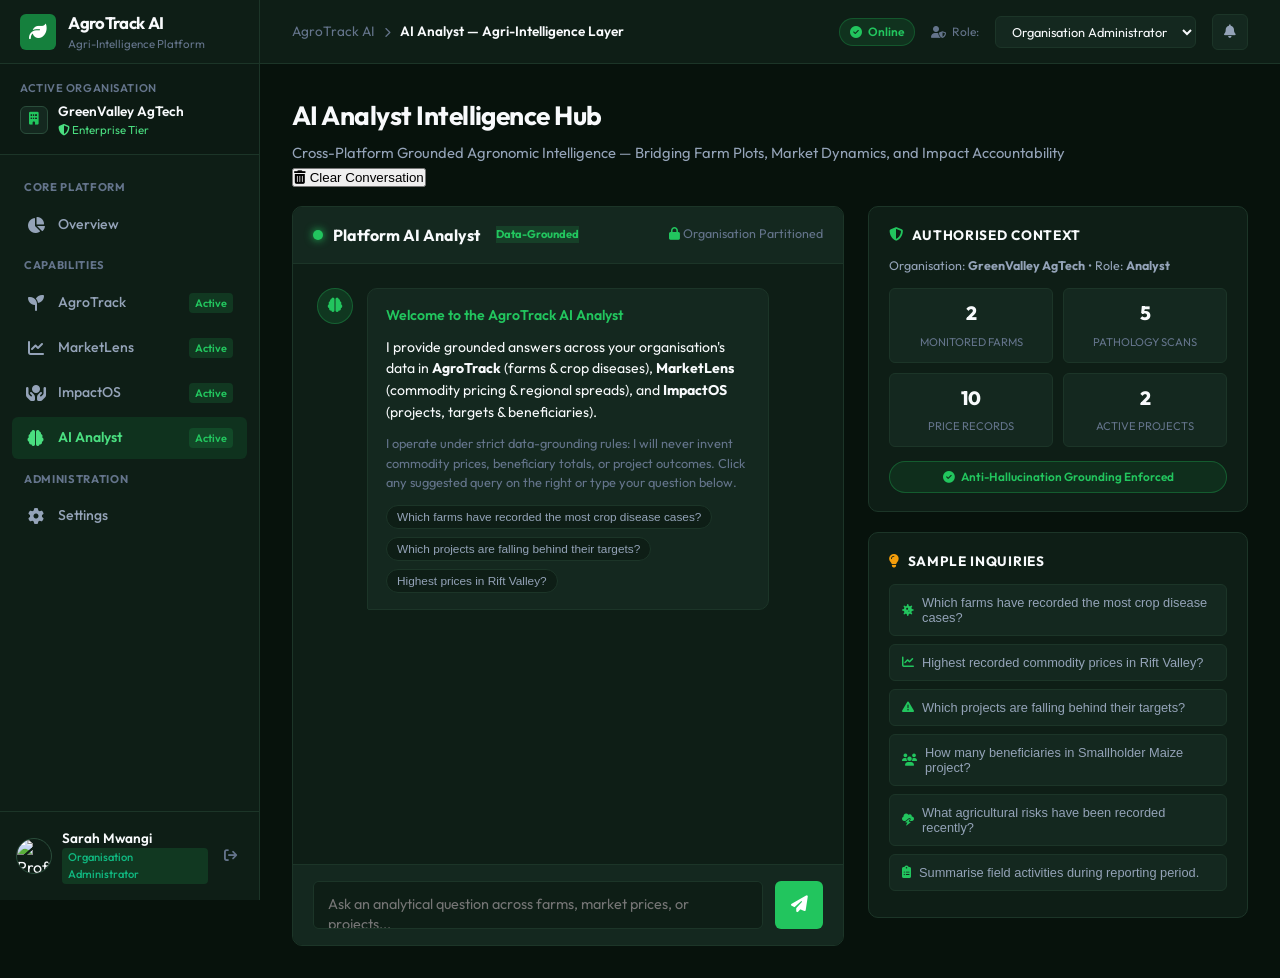
==== frontend/analyst.html @ 95857aa5 "feat: Complete AgroTrack AI Platform Evolution (Phases 1-7) with AgroTrack, MarketLens, ImpactOS, AI" ====
<!DOCTYPE html>
<html lang="en">
<head>
  <meta charset="UTF-8">
  <meta name="viewport" content="width=device-width, initial-scale=1.0">
  <title>AgroTrack AI — AI Analyst Intelligence Hub</title>
  
  <link rel="preconnect" href="https://fonts.googleapis.com">
  <link rel="preconnect" href="https://fonts.gstatic.com" crossorigin>
  <link href="https://fonts.googleapis.com/css2?family=Outfit:wght@300;400;500;600;700;800&display=swap" rel="stylesheet">
  <link rel="stylesheet" href="https://cdnjs.cloudflare.com/ajax/libs/font-awesome/6.4.0/css/all.min.css">
  
  <link rel="stylesheet" href="css/agrotrack.css">
  <link rel="stylesheet" href="css/assistant-widget.css">

  <style>
    /* AI Analyst Specialized Theme Styles */
    .analyst-layout {
      display: grid;
      grid-template-columns: 1fr 380px;
      gap: 24px;
      height: calc(100vh - 160px);
      min-height: 600px;
    }
    @media (max-width: 1024px) {
      .analyst-layout {
        grid-template-columns: 1fr;
        height: auto;
      }
    }

    /* Left Console: Chat Stream */
    .chat-console {
      background: var(--bg-surface);
      border: 1px solid var(--border-subtle);
      border-radius: var(--radius-md);
      display: flex;
      flex-direction: column;
      height: 100%;
      overflow: hidden;
    }
    .chat-console-header {
      padding: 16px 20px;
      border-bottom: 1px solid var(--border-subtle);
      display: flex;
      justify-content: space-between;
      align-items: center;
      background: var(--bg-surface-elevated);
    }
    .chat-header-title {
      display: flex;
      align-items: center;
      gap: 10px;
      font-size: 1rem;
      font-weight: 700;
      color: var(--text-primary);
    }
    .chat-header-title .pulse-dot {
      width: 10px; height: 10px;
      background: var(--accent);
      border-radius: 50%;
      box-shadow: 0 0 8px var(--accent);
    }
    .chat-history-container {
      flex: 1;
      overflow-y: auto;
      padding: 24px;
      display: flex;
      flex-direction: column;
      gap: 20px;
    }

    /* Message Bubbles */
    .message-row {
      display: flex;
      gap: 14px;
      align-items: flex-start;
      max-width: 90%;
    }
    .message-row.user {
      align-self: flex-end;
      flex-direction: row-reverse;
    }
    .message-row.analyst {
      align-self: flex-start;
    }
    .msg-avatar {
      width: 36px; height: 36px;
      border-radius: 50%;
      display: flex;
      align-items: center;
      justify-content: center;
      font-size: 0.9rem;
      flex-shrink: 0;
    }
    .message-row.user .msg-avatar {
      background: rgba(56, 189, 248, 0.15);
      color: #0284c7;
      border: 1px solid rgba(56, 189, 248, 0.3);
    }
    .message-row.analyst .msg-avatar {
      background: rgba(34, 197, 94, 0.15);
      color: var(--accent);
      border: 1px solid rgba(34, 197, 94, 0.3);
    }
    .msg-bubble {
      background: var(--bg-surface-elevated);
      border: 1px solid var(--border-subtle);
      border-radius: var(--radius-md);
      padding: 16px 18px;
      font-size: 0.88rem;
      color: var(--text-primary);
      line-height: 1.55;
    }
    .message-row.user .msg-bubble {
      background: rgba(34, 197, 94, 0.1);
      border-color: rgba(34, 197, 94, 0.3);
      color: #ffffff;
      border-bottom-right-radius: 2px;
    }
    .message-row.analyst .msg-bubble {
      border-bottom-left-radius: 2px;
    }

    /* Structured Section Blocks */
    .structured-block {
      margin-top: 14px;
      padding: 12px 14px;
      border-radius: var(--radius-sm);
      font-size: 0.84rem;
    }
    .block-facts {
      background: rgba(34, 197, 94, 0.06);
      border-left: 3px solid #16a34a;
    }
    .block-facts strong { color: #16a34a; }
    .block-estimates {
      background: rgba(14, 165, 233, 0.06);
      border-left: 3px solid #0284c7;
      margin-top: 10px;
    }
    .block-estimates strong { color: #0284c7; }
    .block-suggestions {
      background: rgba(168, 85, 247, 0.06);
      border-left: 3px solid #9333ea;
      margin-top: 10px;
    }
    .block-suggestions strong { color: #9333ea; }

    /* Source Citation Badges */
    .sources-wrap {
      margin-top: 14px;
      padding-top: 10px;
      border-top: 1px solid var(--border-subtle);
      display: flex;
      flex-wrap: wrap;
      gap: 6px;
      align-items: center;
    }
    .source-pill {
      display: inline-flex;
      align-items: center;
      gap: 5px;
      background: var(--bg-surface);
      border: 1px solid var(--border-subtle);
      padding: 3px 8px;
      border-radius: 12px;
      font-size: 0.72rem;
      color: var(--text-secondary);
    }
    .source-pill i {
      color: var(--accent);
    }

    /* Follow Up Suggestions */
    .follow-ups-wrap {
      margin-top: 12px;
      display: flex;
      flex-wrap: wrap;
      gap: 8px;
    }
    .follow-up-btn {
      background: var(--bg-surface);
      border: 1px solid var(--border-subtle);
      color: var(--text-secondary);
      border-radius: 14px;
      padding: 4px 10px;
      font-size: 0.74rem;
      cursor: pointer;
      transition: all 0.2s ease;
    }
    .follow-up-btn:hover {
      border-color: var(--accent);
      color: var(--accent);
      background: var(--bg-surface-elevated);
    }

    /* Chat Input Bar */
    .chat-input-bar {
      padding: 16px 20px;
      border-top: 1px solid var(--border-subtle);
      background: var(--bg-surface-elevated);
      display: flex;
      gap: 12px;
      align-items: flex-end;
    }
    .chat-textarea {
      flex: 1;
      background: var(--bg-surface);
      border: 1px solid var(--border-subtle);
      border-radius: var(--radius-sm);
      padding: 12px 14px;
      color: var(--text-primary);
      font-size: 0.9rem;
      font-family: inherit;
      resize: none;
      min-height: 48px;
      max-height: 120px;
      line-height: 1.4;
    }
    .chat-textarea:focus {
      outline: none;
      border-color: var(--accent);
    }
    .btn-send {
      background: var(--accent);
      color: white;
      border: none;
      border-radius: var(--radius-sm);
      width: 48px; height: 48px;
      display: flex;
      align-items: center;
      justify-content: center;
      font-size: 1.05rem;
      cursor: pointer;
      transition: background 0.2s ease;
      flex-shrink: 0;
    }
    .btn-send:hover {
      background: var(--accent-hover, #16a34a);
    }
    .btn-send:disabled {
      opacity: 0.5;
      cursor: not-allowed;
    }

    /* Right Sidebar: Context & Capability Inspector */
    .analyst-sidebar {
      display: flex;
      flex-direction: column;
      gap: 20px;
      overflow-y: auto;
    }
    .context-card {
      background: var(--bg-surface);
      border: 1px solid var(--border-subtle);
      border-radius: var(--radius-md);
      padding: 18px 20px;
    }
    .context-card-title {
      font-size: 0.85rem;
      font-weight: 700;
      color: var(--text-primary);
      margin: 0 0 12px 0;
      display: flex;
      align-items: center;
      gap: 8px;
      text-transform: uppercase;
      letter-spacing: 0.05em;
    }
    .audit-grid {
      display: grid;
      grid-template-columns: 1fr 1fr;
      gap: 10px;
      margin-bottom: 14px;
    }
    .audit-stat-box {
      background: var(--bg-surface-elevated);
      border: 1px solid var(--border-subtle);
      padding: 10px;
      border-radius: var(--radius-sm);
      text-align: center;
    }
    .audit-stat-box strong {
      display: block;
      font-size: 1.2rem;
      font-weight: 800;
      color: var(--text-primary);
    }
    .audit-stat-box span {
      font-size: 0.7rem;
      color: var(--text-muted);
      text-transform: uppercase;
    }
    .grounding-shield-pill {
      background: rgba(34, 197, 94, 0.1);
      border: 1px solid rgba(34, 197, 94, 0.3);
      color: var(--accent);
      padding: 6px 12px;
      border-radius: 20px;
      font-size: 0.74rem;
      font-weight: 600;
      display: flex;
      align-items: center;
      gap: 6px;
      justify-content: center;
    }

    /* Suggested Questions List */
    .prompt-chip {
      background: var(--bg-surface-elevated);
      border: 1px solid var(--border-subtle);
      color: var(--text-secondary);
      border-radius: var(--radius-sm);
      padding: 10px 12px;
      font-size: 0.8rem;
      cursor: pointer;
      display: flex;
      align-items: center;
      gap: 8px;
      margin-bottom: 8px;
      transition: all 0.2s ease;
      text-align: left;
      width: 100%;
    }
    .prompt-chip:hover {
      border-color: var(--accent);
      color: var(--text-primary);
      background: var(--bg-surface-hover);
    }
    .prompt-chip i {
      color: var(--accent);
      font-size: 0.75rem;
    }
  </style>
</head>
<body>
  <div class="app-shell">
    <aside id="appSidebar"></aside>

    <main class="app-main">
      <header id="appTopbar"></header>

      <div class="content-wrapper">
        <div class="page-header" style="margin-bottom: 18px;">
          <div>
            <h2 class="page-title">AI Analyst Intelligence Hub</h2>
            <p class="page-subtitle">Cross-Platform Grounded Agronomic Intelligence — Bridging Farm Plots, Market Dynamics, and Impact Accountability</p>
          </div>
          <div>
            <button class="btn-secondary" onclick="clearConversation()">
              <i class="fas fa-trash-can"></i> Clear Conversation
            </button>
          </div>
        </div>

        <div class="analyst-layout">
          <!-- Left: Conversational Stream -->
          <div class="chat-console">
            <div class="chat-console-header">
              <div class="chat-header-title">
                <div class="pulse-dot"></div>
                <span>Platform AI Analyst</span>
                <span class="badge badge-active" style="font-size: 0.7rem; margin-left: 6px;">Data-Grounded</span>
              </div>
              <div style="font-size: 0.78rem; color: var(--text-muted);">
                <i class="fas fa-lock" style="color: var(--accent);"></i> Organisation Partitioned
              </div>
            </div>

            <div class="chat-history-container" id="chatHistoryContainer">
              <!-- Welcome greeting -->
              <div class="message-row analyst">
                <div class="msg-avatar"><i class="fas fa-brain"></i></div>
                <div class="msg-bubble">
                  <p style="margin: 0 0 10px 0; font-weight: 600; color: var(--accent);">
                    Welcome to the AgroTrack AI Analyst
                  </p>
                  <p style="margin: 0 0 10px 0;">
                    I provide grounded answers across your organisation's data in <strong>AgroTrack</strong> (farms & crop diseases), <strong>MarketLens</strong> (commodity pricing & regional spreads), and <strong>ImpactOS</strong> (projects, targets & beneficiaries).
                  </p>
                  <p style="margin: 0 0 10px 0; font-size: 0.8rem; color: var(--text-muted);">
                    I operate under strict data-grounding rules: I will never invent commodity prices, beneficiary totals, or project outcomes. Click any suggested query on the right or type your question below.
                  </p>
                  <div class="follow-ups-wrap">
                    <button class="follow-up-btn" onclick="sendPrompt('Which farms have recorded the most crop disease cases?')">Which farms have recorded the most crop disease cases?</button>
                    <button class="follow-up-btn" onclick="sendPrompt('Which projects are falling behind their targets?')">Which projects are falling behind their targets?</button>
                    <button class="follow-up-btn" onclick="sendPrompt('Which commodities have the highest recorded prices in Rift Valley?')">Highest prices in Rift Valley?</button>
                  </div>
                </div>
              </div>
            </div>

            <!-- Input Bar -->
            <div class="chat-input-bar">
              <textarea id="chatInputText" class="chat-textarea" placeholder="Ask an analytical question across farms, market prices, or projects..." rows="1" onkeydown="handleTextareaKey(event)"></textarea>
              <button class="btn-send" id="btnSendQuery" onclick="submitUserQuery()">
                <i class="fas fa-paper-plane"></i>
              </button>
            </div>
          </div>

          <!-- Right: Context & Capabilities Inspector -->
          <div class="analyst-sidebar">
            <!-- Authorised Grounding Audit -->
            <div class="context-card">
              <div class="context-card-title">
                <i class="fas fa-shield-halved" style="color: var(--accent);"></i>
                <span>Authorised Context</span>
              </div>
              <div style="font-size: 0.78rem; color: var(--text-secondary); margin-bottom: 12px;" id="orgIdentityText">
                Organisation: <strong>GreenValley AgTech</strong> &bull; Role: <strong id="userRoleBadge">Analyst</strong>
              </div>

              <div class="audit-grid">
                <div class="audit-stat-box">
                  <strong id="statFarms">2</strong>
                  <span>Monitored Farms</span>
                </div>
                <div class="audit-stat-box">
                  <strong id="statScans">5</strong>
                  <span>Pathology Scans</span>
                </div>
                <div class="audit-stat-box">
                  <strong id="statPrices">10</strong>
                  <span>Price Records</span>
                </div>
                <div class="audit-stat-box">
                  <strong id="statProjects">2</strong>
                  <span>Active Projects</span>
                </div>
              </div>

              <div class="grounding-shield-pill">
                <i class="fas fa-check-circle"></i> Anti-Hallucination Grounding Enforced
              </div>
            </div>

            <!-- Recommended Analytical Inquiries -->
            <div class="context-card">
              <div class="context-card-title">
                <i class="fas fa-lightbulb" style="color: #f59e0b;"></i>
                <span>Sample Inquiries</span>
              </div>
              
              <button class="prompt-chip" onclick="sendPrompt('Which farms have recorded the most crop disease cases?')">
                <i class="fas fa-virus"></i>
                <span>Which farms have recorded the most crop disease cases?</span>
              </button>

              <button class="prompt-chip" onclick="sendPrompt('Which commodities have the highest recorded prices in Rift Valley?')">
                <i class="fas fa-chart-line"></i>
                <span>Highest recorded commodity prices in Rift Valley?</span>
              </button>

              <button class="prompt-chip" onclick="sendPrompt('Which projects are falling behind their targets?')">
                <i class="fas fa-triangle-exclamation"></i>
                <span>Which projects are falling behind their targets?</span>
              </button>

              <button class="prompt-chip" onclick="sendPrompt('How many beneficiaries have participated in the Smallholder Maize project?')">
                <i class="fas fa-users"></i>
                <span>How many beneficiaries in Smallholder Maize project?</span>
              </button>

              <button class="prompt-chip" onclick="sendPrompt('What agricultural risks have been recorded recently?')">
                <i class="fas fa-cloud-bolt"></i>
                <span>What agricultural risks have been recorded recently?</span>
              </button>

              <button class="prompt-chip" onclick="sendPrompt('Summarise field activities during a selected reporting period.')">
                <i class="fas fa-clipboard-list"></i>
                <span>Summarise field activities during reporting period.</span>
              </button>
            </div>
          </div>
        </div>
      </div>
    </main>
  </div>

  <script src="js/api-config.js"></script>
  <script src="js/offline-sync.js"></script>
  <script src="js/shell.js"></script>
  <script src="js/assistant-widget.js"></script>

  <script>
    let conversationHistory = [];

    function getAuthHeaders() {
      const token = localStorage.getItem("agrotrack-auth-token") || "mock-token-admin";
      return {
        "Authorization": `Bearer ${token}`,
        "Content-Type": "application/json"
      };
    }

    function handleTextareaKey(e) {
      if (e.key === "Enter" && !e.shiftKey) {
        e.preventDefault();
        submitUserQuery();
      }
    }

    function sendPrompt(text) {
      const input = document.getElementById("chatInputText");
      input.value = text;
      submitUserQuery();
    }

    function clearConversation() {
      conversationHistory = [];
      const container = document.getElementById("chatHistoryContainer");
      container.innerHTML = `
        <div class="message-row analyst">
          <div class="msg-avatar"><i class="fas fa-brain"></i></div>
          <div class="msg-bubble">
            <p style="margin: 0;">Conversation cleared. Ask any analytical question across farms, market pricing, or project progress.</p>
          </div>
        </div>
      `;
    }

    async function loadContextSummary() {
      try {
        const res = await fetch("/api/v1/analyst/context-summary", { headers: getAuthHeaders() });
        if (!res.ok) return;
        const data = await res.json();

        document.getElementById("orgIdentityText").innerHTML = `Organisation: <strong>${data.organisationId}</strong> &bull; Role: <strong>${data.userRole}</strong>`;
        document.getElementById("userRoleBadge").textContent = data.userRole;

        if (data.recordCounts) {
          document.getElementById("statFarms").textContent = data.recordCounts.monitoredFarms;
          document.getElementById("statScans").textContent = data.recordCounts.diagnosticScans;
          document.getElementById("statPrices").textContent = data.recordCounts.priceRecords;
          document.getElementById("statProjects").textContent = data.recordCounts.projects;
        }
      } catch (err) {
        console.error("Failed to load context summary:", err);
      }
    }

    async function submitUserQuery() {
      const input = document.getElementById("chatInputText");
      const query = input.value.trim();
      if (!query) return;

      const container = document.getElementById("chatHistoryContainer");
      const btn = document.getElementById("btnSendQuery");

      // Append User message
      const userRow = document.createElement("div");
      userRow.className = "message-row user";
      userRow.innerHTML = `
        <div class="msg-avatar"><i class="fas fa-user"></i></div>
        <div class="msg-bubble">${escapeHtml(query)}</div>
      `;
      container.appendChild(userRow);
      input.value = "";
      container.scrollTop = container.scrollHeight;

      // Append Loading indicator
      const loadingRow = document.createElement("div");
      loadingRow.className = "message-row analyst";
      loadingRow.id = "analystLoadingRow";
      loadingRow.innerHTML = `
        <div class="msg-avatar"><i class="fas fa-brain"></i></div>
        <div class="msg-bubble" style="display: flex; align-items: center; gap: 8px;">
          <i class="fas fa-spinner fa-spin" style="color: var(--accent);"></i>
          <span>Retrieving authorised records and synthesizing grounded findings...</span>
        </div>
      `;
      container.appendChild(loadingRow);
      container.scrollTop = container.scrollHeight;

      btn.disabled = true;

      try {
        const res = await fetch("/api/v1/analyst/query", {
          method: "POST",
          headers: getAuthHeaders(),
          body: JSON.stringify({
            query: query,
            history: conversationHistory.slice(-4)
          })
        });

        const loading = document.getElementById("analystLoadingRow");
        if (loading) loading.remove();

        if (!res.ok) {
          const err = await res.json();
          renderErrorMessage(err.detail || "Error querying AI Analyst");
          return;
        }

        const data = await res.json();
        renderAnalystResponse(data);

        // Update history
        conversationHistory.push({ role: "user", content: query });
        conversationHistory.push({ role: "model", content: data.answer });
      } catch (err) {
        console.error("Query failed:", err);
        const loading = document.getElementById("analystLoadingRow");
        if (loading) loading.remove();
        renderErrorMessage("Network connection error. Please ensure backend is reachable.");
      } finally {
        btn.disabled = false;
      }
    }

    function renderAnalystResponse(data) {
      const container = document.getElementById("chatHistoryContainer");
      const row = document.createElement("div");
      row.className = "message-row analyst";

      // Build structured sections
      let factsHtml = "";
      if (data.facts && data.facts.length) {
        factsHtml = `
          <div class="structured-block block-facts">
            <strong><i class="fas fa-check-circle"></i> Verified Database Facts:</strong>
            <ul style="margin: 6px 0 0 0; padding-left: 20px;">
              ${data.facts.map(f => `<li>${escapeHtml(f)}</li>`).join("")}
            </ul>
          </div>
        `;
      }

      let estimatesHtml = "";
      if (data.estimates && data.estimates.length) {
        estimatesHtml = `
          <div class="structured-block block-estimates">
            <strong><i class="fas fa-chart-pie"></i> Analytical Estimates & Projections:</strong>
            <ul style="margin: 6px 0 0 0; padding-left: 20px;">
              ${data.estimates.map(e => `<li>${escapeHtml(e)}</li>`).join("")}
            </ul>
          </div>
        `;
      }

      let suggestionsHtml = "";
      if (data.suggestions && data.suggestions.length) {
        suggestionsHtml = `
          <div class="structured-block block-suggestions">
            <strong><i class="fas fa-lightbulb"></i> AI Recommendations & Actions:</strong>
            <ul style="margin: 6px 0 0 0; padding-left: 20px;">
              ${data.suggestions.map(s => `<li>${escapeHtml(s)}</li>`).join("")}
            </ul>
          </div>
        `;
      }

      // Build source citation badges
      let sourcesHtml = "";
      if (data.sources && data.sources.length) {
        sourcesHtml = `
          <div class="sources-wrap">
            <span style="font-size: 0.72rem; font-weight: 700; color: var(--text-muted); text-transform: uppercase;">Sources:</span>
            ${data.sources.map(s => `
              <span class="source-pill" title="${escapeHtml(s.snippet || '')}">
                <i class="fas fa-database"></i> [${escapeHtml(s.module)}] ${escapeHtml(s.title)}
              </span>
            `).join("")}
          </div>
        `;
      }

      // Build follow up buttons
      let followUpsHtml = "";
      if (data.suggestedFollowUps && data.suggestedFollowUps.length) {
        followUpsHtml = `
          <div class="follow-ups-wrap" style="margin-top: 12px;">
            ${data.suggestedFollowUps.map(fu => `
              <button class="follow-up-btn" onclick="sendPrompt('${escapeHtml(fu)}')">${escapeHtml(fu)}</button>
            `).join("")}
          </div>
        `;
      }

      // Missing data notice banner
      let missingNoticeHtml = "";
      if (data.missingDataNotice) {
        missingNoticeHtml = `
          <div style="background: rgba(245, 158, 11, 0.1); border-left: 3px solid #f59e0b; padding: 8px 12px; border-radius: 4px; font-size: 0.8rem; color: #d97706; margin-bottom: 10px;">
            <i class="fas fa-info-circle"></i> ${escapeHtml(data.missingDataNotice)}
          </div>
        `;
      }

      row.innerHTML = `
        <div class="msg-avatar"><i class="fas fa-brain"></i></div>
        <div class="msg-bubble">
          ${missingNoticeHtml}
          <div style="white-space: pre-wrap;">${escapeHtml(data.answer)}</div>
          ${factsHtml}
          ${estimatesHtml}
          ${suggestionsHtml}
          ${sourcesHtml}
          ${followUpsHtml}
        </div>
      `;

      container.appendChild(row);
      container.scrollTop = container.scrollHeight;
    }

    function renderErrorMessage(msg) {
      const container = document.getElementById("chatHistoryContainer");
      const row = document.createElement("div");
      row.className = "message-row analyst";
      row.innerHTML = `
        <div class="msg-avatar" style="color: #ef4444;"><i class="fas fa-triangle-exclamation"></i></div>
        <div class="msg-bubble" style="border-color: rgba(239, 68, 68, 0.3); background: rgba(239, 68, 68, 0.08); color: #f87171;">
          <strong>Error:</strong> ${escapeHtml(msg)}
        </div>
      `;
      container.appendChild(row);
      container.scrollTop = container.scrollHeight;
    }

    function escapeHtml(str) {
      if (!str) return "";
      return String(str)
        .replace(/&/g, "&amp;")
        .replace(/</g, "&lt;")
        .replace(/>/g, "&gt;")
        .replace(/"/g, "&quot;")
        .replace(/'/g, "&#039;");
    }

    document.addEventListener("DOMContentLoaded", function() {
      loadContextSummary();
    });
  </script>
</body>
</html>
---- frontend/css/agrotrack.css ----
/**
 * AgroTrack AI Platform Stylesheet
 * Agricultural Intelligence and Development Management Platform
 * Visual Identity: Restrained modern agri-tech, dark forest neutrals, clean data hierarchy.
 */

:root {
  /* Color Palette */
  --bg-base: #07120c;
  --bg-surface: #0e1e16;
  --bg-surface-elevated: #14281f;
  --bg-surface-hover: #1a3328;
  --border-subtle: #1c3528;
  --border-strong: #2a4d3b;
  
  --primary: #15803d;
  --primary-hover: #16a34a;
  --primary-subtle: rgba(22, 163, 74, 0.15);
  
  --accent: #22c55e;
  --accent-light: #4ade80;
  
  --text-primary: #f8fafc;
  --text-secondary: #94a3b8;
  --text-muted: #64748b;
  
  --status-active: #22c55e;
  --status-active-bg: rgba(34, 197, 94, 0.15);
  --status-dev: #f59e0b;
  --status-dev-bg: rgba(245, 158, 11, 0.15);
  --status-preview: #38bdf8;
  --status-preview-bg: rgba(56, 189, 248, 0.15);
  
  --role-admin: #10b981;
  --role-pm: #14b8a6;
  --role-fo: #38bdf8;
  --role-analyst: #a855f7;
  --role-viewer: #94a3b8;
  
  --font-family: 'Outfit', -apple-system, BlinkMacSystemFont, 'Segoe UI', Roboto, sans-serif;
  --sidebar-width: 260px;
  --topbar-height: 64px;
  --radius-sm: 6px;
  --radius-md: 10px;
  --radius-lg: 14px;
}

* {
  box-sizing: border-box;
  margin: 0;
  padding: 0;
}

body {
  font-family: var(--font-family);
  background-color: var(--bg-base);
  color: var(--text-primary);
  line-height: 1.5;
  -webkit-font-smoothing: antialiased;
  min-height: 100vh;
  display: flex;
}

/* ── App Shell Layout ────────────────────────────────────────────── */

.app-shell {
  display: flex;
  width: 100%;
  min-height: 100vh;
}

/* Sidebar Navigation */
.app-sidebar {
  width: var(--sidebar-width);
  background-color: var(--bg-surface);
  border-right: 1px solid var(--border-subtle);
  display: flex;
  flex-direction: column;
  position: fixed;
  top: 0;
  bottom: 0;
  left: 0;
  z-index: 100;
  transition: transform 0.25s ease;
}

.sidebar-brand {
  height: var(--topbar-height);
  display: flex;
  align-items: center;
  gap: 12px;
  padding: 0 20px;
  border-bottom: 1px solid var(--border-subtle);
  text-decoration: none;
}

.brand-icon {
  width: 36px;
  height: 36px;
  background: var(--primary);
  color: #fff;
  border-radius: var(--radius-sm);
  display: flex;
  align-items: center;
  justify-content: center;
  font-size: 1.1rem;
}

.brand-text h1 {
  font-size: 1.05rem;
  font-weight: 700;
  color: var(--text-primary);
  letter-spacing: -0.02em;
}

.brand-text span {
  font-size: 0.72rem;
  color: var(--text-muted);
  display: block;
}

/* Organisation Selector */
.sidebar-org {
  padding: 16px 20px;
  border-bottom: 1px solid var(--border-subtle);
  background: rgba(0, 0, 0, 0.15);
}

.org-label {
  font-size: 0.7rem;
  font-weight: 600;
  text-transform: uppercase;
  color: var(--text-muted);
  letter-spacing: 0.05em;
  margin-bottom: 4px;
}

.org-card {
  display: flex;
  align-items: center;
  gap: 10px;
}

.org-badge {
  width: 28px;
  height: 28px;
  background: var(--bg-surface-elevated);
  border: 1px solid var(--border-strong);
  border-radius: var(--radius-sm);
  display: flex;
  align-items: center;
  justify-content: center;
  font-size: 0.8rem;
  color: var(--accent);
}

.org-info {
  flex: 1;
  overflow: hidden;
}

.org-name {
  font-size: 0.85rem;
  font-weight: 600;
  color: var(--text-primary);
  white-space: nowrap;
  overflow: hidden;
  text-overflow: ellipsis;
}

.org-tier {
  font-size: 0.72rem;
  color: var(--accent-light);
}

/* Navigation Links */
.sidebar-nav {
  flex: 1;
  padding: 16px 12px;
  overflow-y: auto;
  display: flex;
  flex-direction: column;
  gap: 4px;
}

.nav-section-title {
  font-size: 0.7rem;
  font-weight: 700;
  text-transform: uppercase;
  letter-spacing: 0.06em;
  color: var(--text-muted);
  padding: 8px 12px 4px 12px;
}

.nav-item {
  display: flex;
  align-items: center;
  gap: 12px;
  padding: 10px 14px;
  border-radius: var(--radius-sm);
  color: var(--text-secondary);
  text-decoration: none;
  font-size: 0.88rem;
  font-weight: 500;
  transition: all 0.15s ease;
}

.nav-item:hover {
  background-color: var(--bg-surface-hover);
  color: var(--text-primary);
}

.nav-item.active {
  background-color: var(--primary-subtle);
  color: var(--accent-light);
  font-weight: 600;
}

.nav-item i {
  width: 20px;
  font-size: 1rem;
  text-align: center;
}

.nav-item .nav-tag {
  margin-left: auto;
  font-size: 0.68rem;
  padding: 2px 6px;
  border-radius: 4px;
  font-weight: 600;
}

.nav-tag.tag-dev {
  background: var(--status-dev-bg);
  color: var(--status-dev);
}

.nav-tag.tag-active {
  background: var(--status-active-bg);
  color: var(--status-active);
}

/* Sidebar Footer & User Profile */
.sidebar-footer {
  padding: 16px;
  border-top: 1px solid var(--border-subtle);
}

.user-profile-widget {
  display: flex;
  align-items: center;
  gap: 10px;
}

.user-avatar {
  width: 36px;
  height: 36px;
  border-radius: 50%;
  border: 1px solid var(--border-strong);
}

.user-meta {
  flex: 1;
  overflow: hidden;
}

.user-name {
  font-size: 0.85rem;
  font-weight: 600;
  color: var(--text-primary);
  white-space: nowrap;
  overflow: hidden;
  text-overflow: ellipsis;
}

.user-role-badge {
  display: inline-block;
  font-size: 0.7rem;
  padding: 1px 6px;
  border-radius: 4px;
  background: rgba(34, 197, 94, 0.15);
  color: var(--accent-light);
  font-weight: 500;
}

.logout-btn {
  background: none;
  border: none;
  color: var(--text-muted);
  cursor: pointer;
  padding: 6px;
  border-radius: 4px;
  transition: color 0.15s;
}

.logout-btn:hover {
  color: #ef4444;
}

/* ── Main Viewport ─────────────────────────────────────────────────── */

.app-main {
  flex: 1;
  margin-left: var(--sidebar-width);
  display: flex;
  flex-direction: column;
  min-height: 100vh;
}

/* Topbar Header */
.app-topbar {
  height: var(--topbar-height);
  background-color: var(--bg-surface);
  border-bottom: 1px solid var(--border-subtle);
  display: flex;
  align-items: center;
  justify-content: space-between;
  padding: 0 32px;
  position: sticky;
  top: 0;
  z-index: 90;
}

.topbar-left {
  display: flex;
  align-items: center;
  gap: 16px;
}

.mobile-menu-toggle {
  display: none;
  background: none;
  border: none;
  color: var(--text-primary);
  font-size: 1.25rem;
  cursor: pointer;
}

.breadcrumbs {
  font-size: 0.85rem;
  color: var(--text-muted);
}

.breadcrumbs span.current {
  color: var(--text-primary);
  font-weight: 600;
}

.topbar-right {
  display: flex;
  align-items: center;
  gap: 16px;
}

.role-switcher-select {
  background-color: var(--bg-surface-elevated);
  border: 1px solid var(--border-subtle);
  color: var(--text-primary);
  font-family: inherit;
  font-size: 0.8rem;
  padding: 6px 12px;
  border-radius: var(--radius-sm);
  cursor: pointer;
  outline: none;
}

.role-switcher-select:focus {
  border-color: var(--border-focus);
}

.topbar-action-btn {
  width: 36px;
  height: 36px;
  border-radius: var(--radius-sm);
  background: var(--bg-surface-elevated);
  border: 1px solid var(--border-subtle);
  color: var(--text-secondary);
  display: flex;
  align-items: center;
  justify-content: center;
  cursor: pointer;
  transition: all 0.15s;
}

.topbar-action-btn:hover {
  background: var(--bg-surface-hover);
  color: var(--text-primary);
}

/* Content Container */
.content-wrapper {
  flex: 1;
  padding: 32px;
  max-width: 1400px;
  width: 100%;
  margin: 0 auto;
}

/* ── Typography & Header Components ───────────────────────────────── */

.page-header {
  margin-bottom: 28px;
}

.page-title {
  font-size: 1.65rem;
  font-weight: 700;
  letter-spacing: -0.02em;
  color: var(--text-primary);
  margin-bottom: 6px;
}

.page-subtitle {
  font-size: 0.92rem;
  color: var(--text-secondary);
}

/* ── UI Cards & Stats Grid ────────────────────────────────────────── */

.stats-grid {
  display: grid;
  grid-template-columns: repeat(auto-fit, minmax(220px, 1fr));
  gap: 20px;
  margin-bottom: 32px;
}

.stat-card {
  background-color: var(--bg-surface);
  border: 1px solid var(--border-subtle);
  border-radius: var(--radius-md);
  padding: 20px;
  display: flex;
  flex-direction: column;
}

.stat-header {
  display: flex;
  align-items: center;
  justify-content: space-between;
  margin-bottom: 12px;
}

.stat-title {
  font-size: 0.82rem;
  font-weight: 600;
  color: var(--text-muted);
  text-transform: uppercase;
  letter-spacing: 0.04em;
}

.stat-icon {
  width: 32px;
  height: 32px;
  border-radius: var(--radius-sm);
  display: flex;
  align-items: center;
  justify-content: center;
  font-size: 0.95rem;
}

.stat-icon.icon-green { background: rgba(34, 197, 94, 0.12); color: var(--accent); }
.stat-icon.icon-blue  { background: rgba(56, 189, 248, 0.12); color: var(--status-preview); }
.stat-icon.icon-amber { background: rgba(245, 158, 11, 0.12); color: var(--status-dev); }
.stat-icon.icon-purple{ background: rgba(168, 85, 247, 0.12); color: #a855f7; }

.stat-value {
  font-size: 1.85rem;
  font-weight: 700;
  color: var(--text-primary);
  letter-spacing: -0.02em;
  margin-bottom: 4px;
}

.stat-meta {
  font-size: 0.75rem;
  color: var(--text-muted);
  display: flex;
  align-items: center;
  gap: 4px;
}

/* ── Module Navigation Grid ───────────────────────────────────────── */

.section-heading {
  font-size: 1.15rem;
  font-weight: 700;
  color: var(--text-primary);
  margin-bottom: 16px;
  display: flex;
  align-items: center;
  gap: 8px;
}

.modules-grid {
  display: grid;
  grid-template-columns: repeat(auto-fit, minmax(280px, 1fr));
  gap: 20px;
  margin-bottom: 32px;
}

.module-card {
  background-color: var(--bg-surface);
  border: 1px solid var(--border-subtle);
  border-radius: var(--radius-md);
  padding: 24px;
  display: flex;
  flex-direction: column;
  text-decoration: none;
  color: inherit;
  transition: all 0.2s ease;
  position: relative;
}

.module-card:hover {
  background-color: var(--bg-surface-elevated);
  border-color: var(--border-strong);
  transform: translateY(-2px);
}

.module-header {
  display: flex;
  align-items: center;
  justify-content: space-between;
  margin-bottom: 16px;
}

.module-icon {
  width: 44px;
  height: 44px;
  border-radius: var(--radius-sm);
  background: var(--bg-surface-elevated);
  border: 1px solid var(--border-subtle);
  display: flex;
  align-items: center;
  justify-content: center;
  font-size: 1.25rem;
  color: var(--accent);
}

.module-badge {
  font-size: 0.7rem;
  font-weight: 600;
  padding: 3px 8px;
  border-radius: 4px;
  text-transform: uppercase;
  letter-spacing: 0.05em;
}

.badge-active { background: var(--status-active-bg); color: var(--status-active); }
.badge-dev    { background: var(--status-dev-bg); color: var(--status-dev); }
.badge-preview{ background: var(--status-preview-bg); color: var(--status-preview); }

.module-title {
  font-size: 1.15rem;
  font-weight: 700;
  margin-bottom: 8px;
  color: var(--text-primary);
}

.module-description {
  font-size: 0.85rem;
  color: var(--text-secondary);
  margin-bottom: 20px;
  flex: 1;
}

.module-action {
  font-size: 0.82rem;
  font-weight: 600;
  color: var(--accent-light);
  display: flex;
  align-items: center;
  gap: 6px;
}

/* ── Dual Column Section: Projects & Activity ─────────────────────── */

.dual-grid {
  display: grid;
  grid-template-columns: 2fr 1fr;
  gap: 24px;
  margin-bottom: 32px;
}

.panel-card {
  background-color: var(--bg-surface);
  border: 1px solid var(--border-subtle);
  border-radius: var(--radius-md);
  padding: 24px;
}

.panel-header {
  display: flex;
  align-items: center;
  justify-content: space-between;
  margin-bottom: 16px;
}

.panel-title {
  font-size: 1rem;
  font-weight: 700;
  color: var(--text-primary);
}

/* Table Style */
.data-table {
  width: 100%;
  border-collapse: collapse;
  font-size: 0.85rem;
}

.data-table th {
  text-align: left;
  padding: 10px 12px;
  border-bottom: 1px solid var(--border-subtle);
  color: var(--text-muted);
  font-weight: 600;
  font-size: 0.75rem;
  text-transform: uppercase;
  letter-spacing: 0.04em;
}

.data-table td {
  padding: 12px;
  border-bottom: 1px solid var(--border-subtle);
  color: var(--text-primary);
}

.data-table tr:last-child td {
  border-bottom: none;
}

/* Activity Feed */
.activity-list {
  display: flex;
  flex-direction: column;
  gap: 16px;
}

.activity-item {
  display: flex;
  gap: 12px;
  font-size: 0.82rem;
}

.activity-icon {
  width: 28px;
  height: 28px;
  border-radius: 50%;
  background: var(--bg-surface-elevated);
  border: 1px solid var(--border-subtle);
  display: flex;
  align-items: center;
  justify-content: center;
  font-size: 0.75rem;
  color: var(--accent);
  flex-shrink: 0;
  margin-top: 2px;
}

.activity-content {
  flex: 1;
}

.activity-title {
  font-weight: 600;
  color: var(--text-primary);
  margin-bottom: 2px;
}

.activity-detail {
  color: var(--text-secondary);
  margin-bottom: 4px;
}

.activity-time {
  font-size: 0.72rem;
  color: var(--text-muted);
}

/* ── Placeholder & Empty States ──────────────────────────────────── */

.placeholder-container {
  background-color: var(--bg-surface);
  border: 1px dashed var(--border-strong);
  border-radius: var(--radius-md);
  padding: 48px 24px;
  text-align: center;
}

.placeholder-icon {
  width: 64px;
  height: 64px;
  border-radius: 50%;
  background: var(--bg-surface-elevated);
  color: var(--status-dev);
  display: flex;
  align-items: center;
  justify-content: center;
  font-size: 1.75rem;
  margin: 0 auto 20px auto;
}

.placeholder-title {
  font-size: 1.35rem;
  font-weight: 700;
  margin-bottom: 8px;
  color: var(--text-primary);
}

.placeholder-desc {
  font-size: 0.9rem;
  color: var(--text-secondary);
  max-width: 540px;
  margin: 0 auto 24px auto;
}

.roadmap-list {
  text-align: left;
  max-width: 480px;
  margin: 0 auto;
  font-size: 0.85rem;
  color: var(--text-secondary);
  display: flex;
  flex-direction: column;
  gap: 8px;
}

.roadmap-list li {
  display: flex;
  align-items: center;
  gap: 8px;
}

.roadmap-list li i {
  color: var(--accent);
  font-size: 0.8rem;
}

/* ── Responsive Rules ─────────────────────────────────────────────── */

@media (max-width: 1024px) {
  .app-sidebar {
    transform: translateX(-100%);
  }
  
  .app-sidebar.open {
    transform: translateX(0);
    box-shadow: 0 0 40px rgba(0, 0, 0, 0.7);
  }
  
  .app-main {
    margin-left: 0;
  }
  
  .mobile-menu-toggle {
    display: block;
  }
  
  .dual-grid {
    grid-template-columns: 1fr;
  }
}

@media (max-width: 640px) {
  .content-wrapper {
    padding: 20px 16px;
  }
  
  .app-topbar {
    padding: 0 16px;
  }
  
  .stats-grid {
    grid-template-columns: 1fr;
  }
  
  .modules-grid {
    grid-template-columns: 1fr;
  }
}

/* ── Offline Synchronisation Pill ───────────────────────────────────────── */
.sync-pill {
  display: inline-flex;
  align-items: center;
  gap: 6px;
  padding: 4px 10px;
  border-radius: 20px;
  font-size: 0.75rem;
  font-weight: 600;
  cursor: pointer;
  transition: all 0.2s ease;
  user-select: none;
}
.sync-pill.online {
  background: rgba(34, 197, 94, 0.12);
  color: #22c55e;
  border: 1px solid rgba(34, 197, 94, 0.25);
}
.sync-pill.offline {
  background: rgba(239, 68, 68, 0.14);
  color: #ef4444;
  border: 1px solid rgba(239, 68, 68, 0.3);
}
.sync-pill.pending {
  background: rgba(245, 158, 11, 0.15);
  color: #f59e0b;
  border: 1px solid rgba(245, 158, 11, 0.3);
}
.sync-pill.syncing {
  background: rgba(56, 189, 248, 0.15);
  color: #38bdf8;
  border: 1px solid rgba(56, 189, 248, 0.3);
}
.sync-pill.conflict {
  background: rgba(220, 38, 38, 0.2);
  color: #fca5a5;
  border: 1px solid #dc2626;
  animation: pulse-danger 2s infinite;
}
@keyframes pulse-danger {
  0%, 100% { opacity: 1; }
  50% { opacity: 0.7; }
}
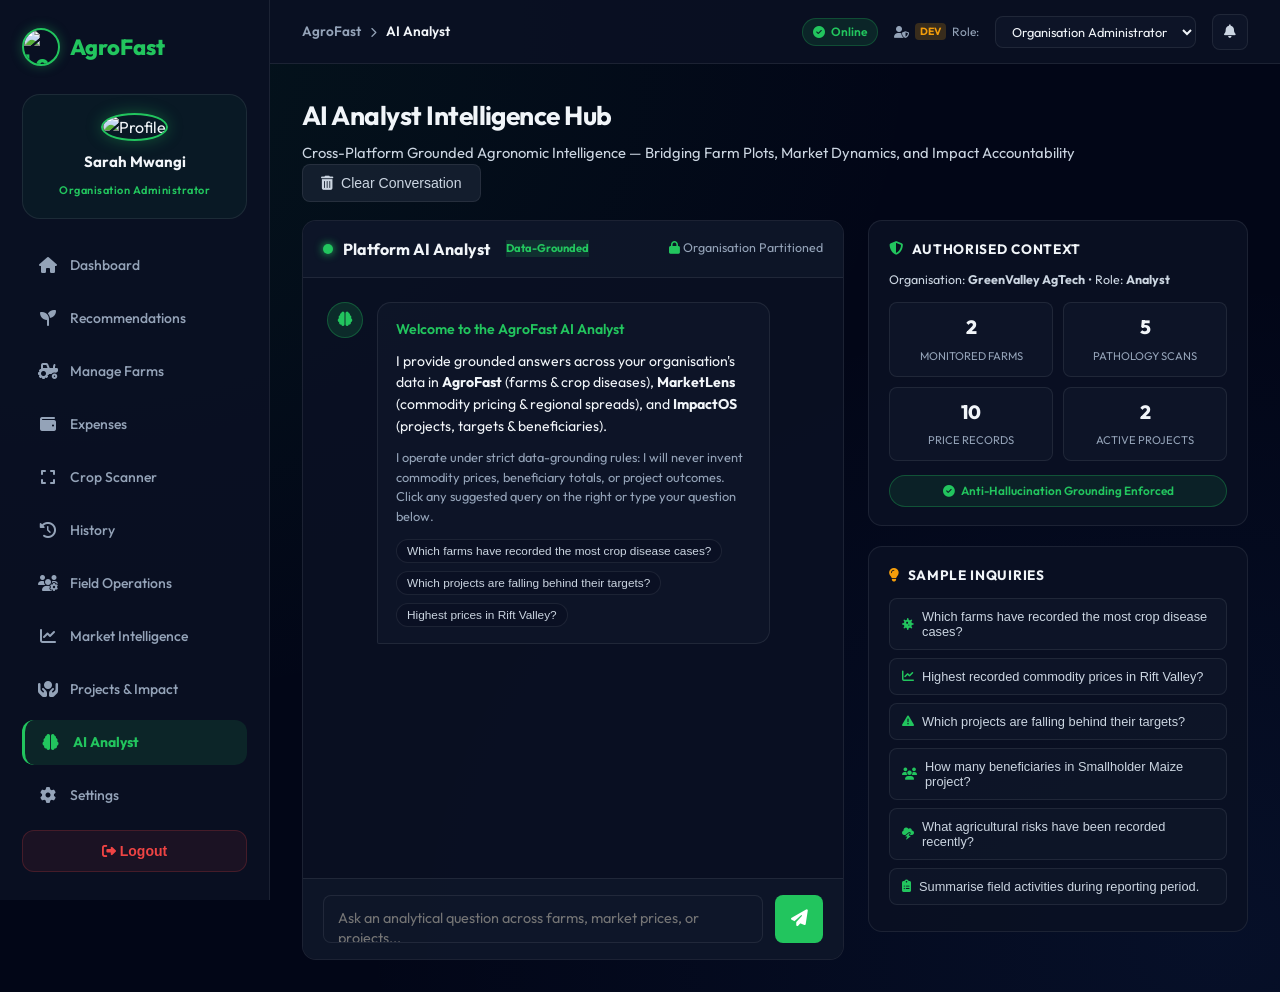
==== commit 55c90ddf: "Unify platform under AgroFast: prioritize AgroFast dashboard and sidebar navigation first, rebrand a" ====
--- a/frontend/analyst.html
+++ b/frontend/analyst.html
@@ -3,7 +3,7 @@
 <head>
   <meta charset="UTF-8">
   <meta name="viewport" content="width=device-width, initial-scale=1.0">
-  <title>AgroTrack AI — AI Analyst Intelligence Hub</title>
+  <title>AgroFast — AI Analyst Intelligence Hub</title>
   
   <link rel="preconnect" href="https://fonts.googleapis.com">
   <link rel="preconnect" href="https://fonts.gstatic.com" crossorigin>
@@ -374,10 +374,10 @@
                 <div class="msg-avatar"><i class="fas fa-brain"></i></div>
                 <div class="msg-bubble">
                   <p style="margin: 0 0 10px 0; font-weight: 600; color: var(--accent);">
-                    Welcome to the AgroTrack AI Analyst
+                    Welcome to the AgroFast AI Analyst
                   </p>
                   <p style="margin: 0 0 10px 0;">
-                    I provide grounded answers across your organisation's data in <strong>AgroTrack</strong> (farms & crop diseases), <strong>MarketLens</strong> (commodity pricing & regional spreads), and <strong>ImpactOS</strong> (projects, targets & beneficiaries).
+                    I provide grounded answers across your organisation's data in <strong>AgroFast</strong> (farms & crop diseases), <strong>MarketLens</strong> (commodity pricing & regional spreads), and <strong>ImpactOS</strong> (projects, targets & beneficiaries).
                   </p>
                   <p style="margin: 0 0 10px 0; font-size: 0.8rem; color: var(--text-muted);">
                     I operate under strict data-grounding rules: I will never invent commodity prices, beneficiary totals, or project outcomes. Click any suggested query on the right or type your question below.
--- a/frontend/css/agrotrack.css
+++ b/frontend/css/agrotrack.css
@@ -1,48 +1,60 @@
 /**
- * AgroTrack AI Platform Stylesheet
+ * AgroFast Platform Stylesheet
  * Agricultural Intelligence and Development Management Platform
  * Visual Identity: Restrained modern agri-tech, dark forest neutrals, clean data hierarchy.
  */
 
 :root {
-  /* Color Palette */
-  --bg-base: #07120c;
-  --bg-surface: #0e1e16;
-  --bg-surface-elevated: #14281f;
-  --bg-surface-hover: #1a3328;
-  --border-subtle: #1c3528;
-  --border-strong: #2a4d3b;
+  /* AgroFast Signature Visual Identity & Colour Palette */
+  --primary: #22c55e;
+  --primary-glow: rgba(34, 197, 94, 0.35);
+  --primary-dark: #16a34a;
+  --primary-hover: #16a34a;
+  --primary-subtle: rgba(34, 197, 94, 0.12);
+
+  --bg-dark: #020617;
+  --bg-base: #020617;
+  --bg-surface: rgba(10, 17, 35, 0.92);
+  --bg-surface-elevated: rgba(15, 23, 42, 0.75);
+  --bg-surface-hover: rgba(30, 41, 59, 0.65);
+  --card-bg: rgba(15, 23, 42, 0.65);
   
-  --primary: #15803d;
-  --primary-hover: #16a34a;
-  --primary-subtle: rgba(22, 163, 74, 0.15);
-  
+  --border: rgba(255, 255, 255, 0.08);
+  --border-subtle: rgba(255, 255, 255, 0.08);
+  --border-strong: rgba(34, 197, 94, 0.3);
+  --border-focus: rgba(34, 197, 94, 0.45);
+
   --accent: #22c55e;
   --accent-light: #4ade80;
-  
-  --text-primary: #f8fafc;
-  --text-secondary: #94a3b8;
-  --text-muted: #64748b;
-  
+
+  --text: #f1f5f9;
+  --text-primary: #f1f5f9;
+  --text-secondary: #cbd5e1;
+  --text-muted: #94a3b8;
+
+  --danger: #ef4444;
+  --warning: #f59e0b;
+  --info: #3b82f6;
+
   --status-active: #22c55e;
   --status-active-bg: rgba(34, 197, 94, 0.15);
   --status-dev: #f59e0b;
   --status-dev-bg: rgba(245, 158, 11, 0.15);
   --status-preview: #38bdf8;
   --status-preview-bg: rgba(56, 189, 248, 0.15);
-  
-  --role-admin: #10b981;
+
+  --role-admin: #22c55e;
   --role-pm: #14b8a6;
   --role-fo: #38bdf8;
   --role-analyst: #a855f7;
   --role-viewer: #94a3b8;
-  
+
   --font-family: 'Outfit', -apple-system, BlinkMacSystemFont, 'Segoe UI', Roboto, sans-serif;
-  --sidebar-width: 260px;
+  --sidebar-width: 270px;
   --topbar-height: 64px;
-  --radius-sm: 6px;
-  --radius-md: 10px;
-  --radius-lg: 14px;
+  --radius-sm: 8px;
+  --radius-md: 14px;
+  --radius-lg: 18px;
 }
 
 * {
@@ -53,7 +65,9 @@
 
 body {
   font-family: var(--font-family);
-  background-color: var(--bg-base);
+  background: var(--bg-dark);
+  background-image: radial-gradient(at 5% 5%, rgba(34, 197, 94, 0.08) 0, transparent 50%),
+    radial-gradient(at 95% 95%, rgba(59, 130, 246, 0.08) 0, transparent 50%);
   color: var(--text-primary);
   line-height: 1.5;
   -webkit-font-smoothing: antialiased;
@@ -425,12 +439,21 @@
 }
 
 .stat-card {
-  background-color: var(--bg-surface);
+  background-color: var(--card-bg);
+  backdrop-filter: blur(16px);
   border: 1px solid var(--border-subtle);
   border-radius: var(--radius-md);
   padding: 20px;
   display: flex;
   flex-direction: column;
+  box-shadow: 0 4px 16px -2px rgba(0, 0, 0, 0.25);
+  transition: transform 0.2s ease, border-color 0.2s ease, box-shadow 0.2s ease;
+}
+
+.stat-card:hover {
+  transform: translateY(-2px);
+  border-color: rgba(34, 197, 94, 0.3);
+  box-shadow: 0 8px 24px -4px rgba(34, 197, 94, 0.15);
 }
 
 .stat-header {
@@ -499,7 +522,8 @@
 }
 
 .module-card {
-  background-color: var(--bg-surface);
+  background-color: var(--card-bg);
+  backdrop-filter: blur(16px);
   border: 1px solid var(--border-subtle);
   border-radius: var(--radius-md);
   padding: 24px;
@@ -509,11 +533,13 @@
   color: inherit;
   transition: all 0.2s ease;
   position: relative;
+  box-shadow: 0 4px 16px -2px rgba(0, 0, 0, 0.25);
 }
 
 .module-card:hover {
   background-color: var(--bg-surface-elevated);
-  border-color: var(--border-strong);
+  border-color: var(--primary-glow);
+  box-shadow: 0 8px 24px -4px rgba(34, 197, 94, 0.2);
   transform: translateY(-2px);
 }
 
@@ -583,10 +609,87 @@
 }
 
 .panel-card {
-  background-color: var(--bg-surface);
+  background-color: var(--card-bg);
+  backdrop-filter: blur(16px);
   border: 1px solid var(--border-subtle);
   border-radius: var(--radius-md);
   padding: 24px;
+  box-shadow: 0 4px 16px -2px rgba(0, 0, 0, 0.25);
+}
+
+/* AgroFast Standard Input & Form Styles */
+input[type="text"],
+input[type="email"],
+input[type="password"],
+input[type="number"],
+input[type="date"],
+select,
+textarea,
+.form-control {
+  background: rgba(15, 23, 42, 0.75) !important;
+  border: 1px solid var(--border-subtle) !important;
+  color: var(--text-primary) !important;
+  border-radius: var(--radius-sm);
+  padding: 10px 14px;
+  font-family: inherit;
+  font-size: 0.9rem;
+  transition: border-color 0.2s ease, box-shadow 0.2s ease;
+}
+
+input:focus,
+select:focus,
+textarea:focus,
+.form-control:focus {
+  border-color: var(--primary) !important;
+  box-shadow: 0 0 12px var(--primary-glow) !important;
+  outline: none !important;
+}
+
+/* AgroFast Action Buttons */
+.btn-action-primary,
+.btn-primary {
+  background: var(--primary) !important;
+  color: #020617 !important;
+  font-weight: 700 !important;
+  border: none !important;
+  border-radius: var(--radius-sm);
+  padding: 10px 18px;
+  font-size: 0.88rem;
+  display: inline-flex;
+  align-items: center;
+  gap: 8px;
+  cursor: pointer;
+  box-shadow: 0 0 16px var(--primary-glow);
+  transition: all 0.2s ease;
+}
+
+.btn-action-primary:hover,
+.btn-primary:hover {
+  background: var(--primary-dark) !important;
+  color: #ffffff !important;
+  box-shadow: 0 0 22px var(--primary-glow);
+}
+
+.btn-action-secondary,
+.btn-secondary {
+  background: rgba(30, 41, 59, 0.6) !important;
+  color: var(--text-secondary) !important;
+  border: 1px solid var(--border-subtle) !important;
+  border-radius: var(--radius-sm);
+  padding: 10px 18px;
+  font-size: 0.88rem;
+  display: inline-flex;
+  align-items: center;
+  gap: 8px;
+  cursor: pointer;
+  transition: all 0.2s ease;
+}
+
+.btn-action-secondary:hover,
+.btn-secondary:hover {
+  background: rgba(30, 41, 59, 0.9) !important;
+  color: var(--text-primary) !important;
+  border-color: rgba(255, 255, 255, 0.2) !important;
 }
 
 .panel-header {
@@ -823,3 +926,85 @@
   0%, 100% { opacity: 1; }
   50% { opacity: 0.7; }
 }
+
+
+/* AgroFast Unified Sidebar Logo & Profile Card */
+.app-sidebar {
+  padding: 28px 22px;
+  overflow-y: auto;
+  scrollbar-width: none;
+}
+.app-sidebar::-webkit-scrollbar {
+  display: none;
+}
+.app-sidebar .sidebar-logo {
+  display: flex;
+  align-items: center;
+  gap: 10px;
+  font-size: 22px;
+  font-weight: 800;
+  color: var(--primary);
+  margin-bottom: 28px;
+}
+.app-sidebar .sidebar-logo img {
+  width: 38px;
+  height: 38px;
+  border-radius: 50%;
+  object-fit: cover;
+  border: 2px solid var(--primary);
+  box-shadow: 0 0 12px var(--primary-glow);
+}
+.app-sidebar .profile {
+  background: rgba(34, 197, 94, 0.05);
+  border: 1px solid var(--border);
+  border-radius: 18px;
+  padding: 18px;
+  text-align: center;
+  margin-bottom: 24px;
+}
+.app-sidebar .profile img {
+  width: 68px;
+  height: 68px;
+  border-radius: 50%;
+  border: 2px solid var(--primary);
+  margin-bottom: 10px;
+  object-fit: cover;
+  box-shadow: 0 0 16px var(--primary-glow);
+}
+.app-sidebar .profile p {
+  font-weight: 700;
+  font-size: 15px;
+  color: var(--text);
+  margin-bottom: 2px;
+}
+.app-sidebar .profile span {
+  font-size: 11px;
+  color: var(--primary);
+  font-weight: 600;
+  letter-spacing: 0.5px;
+}
+.app-sidebar .sidebar-nav {
+  padding: 0;
+}
+.app-sidebar .nav-item {
+  padding: 12px 16px;
+  margin-bottom: 4px;
+  border-radius: 12px;
+  color: var(--text-muted);
+  font-size: 14px;
+  font-weight: 500;
+}
+.app-sidebar .nav-item:hover,
+.app-sidebar .nav-item.active {
+  background: rgba(34, 197, 94, 0.12);
+  color: var(--primary);
+}
+.app-sidebar .nav-item.active {
+  font-weight: 700;
+  border-left: 3px solid var(--primary);
+}
+.app-sidebar .sidebar-footer {
+  padding: 12px 0 0 0;
+  border-top: none;
+  margin-top: auto;
+}
